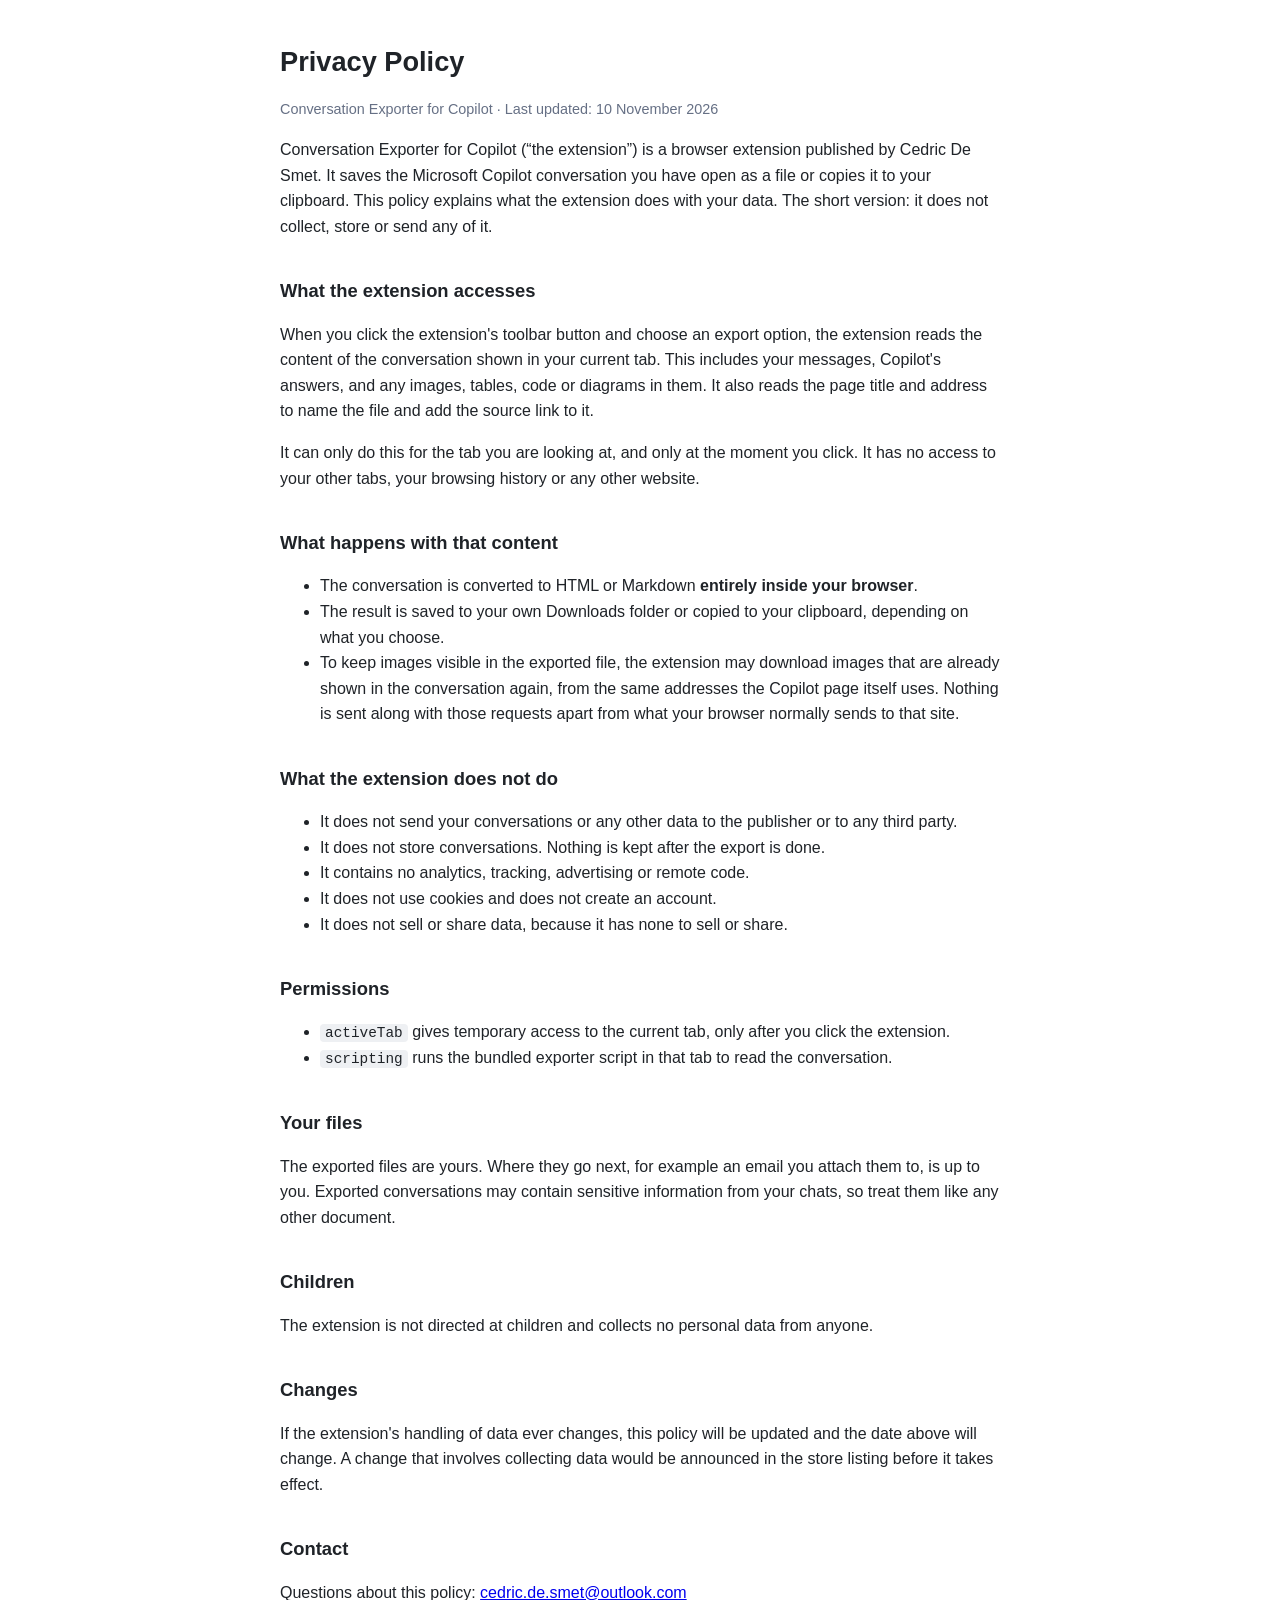
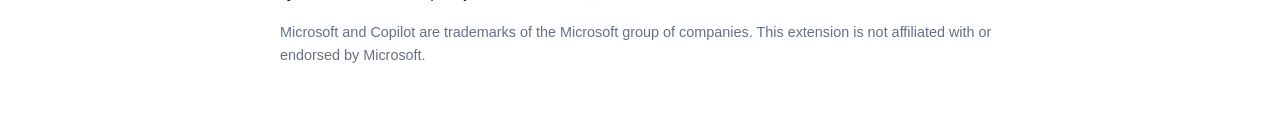
==== docs/privacy-policy.html @ ad3089ec "Conversation Exporter for Copilot 1.0.0 Chrome/Edge extension that exports the open Microsoft Copilo" ====
<!doctype html>
<html lang="en">
<head>
<meta charset="utf-8">
<meta name="viewport" content="width=device-width,initial-scale=1">
<title>Privacy Policy – Conversation Exporter for Copilot</title>
<style>
  body{font:16px/1.6 -apple-system,"Segoe UI",Roboto,Helvetica,Arial,sans-serif;color:#1f2328;background:#fff;margin:0;padding:40px 16px}
  main{max-width:720px;margin:0 auto}
  h1{font-size:1.7rem;margin:0 0 4px}
  h2{font-size:1.15rem;margin:2em 0 .4em}
  .meta{color:#667085;font-size:.9rem}
  code{background:#eef0f3;padding:1px 5px;border-radius:4px;font-size:.9em}
  @media (prefers-color-scheme:dark){body{background:#111418;color:#e6e8eb}.meta{color:#98a2b3}code{background:#22272e}a{color:#7aa7ff}}
</style>
</head>
<body>
<main>
<h1>Privacy Policy</h1>
<p class="meta">Conversation Exporter for Copilot · Last updated: 10 November 2026</p>

<p>Conversation Exporter for Copilot (“the extension”) is a browser extension published by Cedric De Smet. It saves the Microsoft Copilot conversation you have open as a file or copies it to your clipboard. This policy explains what the extension does with your data. The short version: it does not collect, store or send any of it.</p>

<h2>What the extension accesses</h2>
<p>When you click the extension's toolbar button and choose an export option, the extension reads the content of the conversation shown in your current tab. This includes your messages, Copilot's answers, and any images, tables, code or diagrams in them. It also reads the page title and address to name the file and add the source link to it.</p>
<p>It can only do this for the tab you are looking at, and only at the moment you click. It has no access to your other tabs, your browsing history or any other website.</p>

<h2>What happens with that content</h2>
<ul>
  <li>The conversation is converted to HTML or Markdown <strong>entirely inside your browser</strong>.</li>
  <li>The result is saved to your own Downloads folder or copied to your clipboard, depending on what you choose.</li>
  <li>To keep images visible in the exported file, the extension may download images that are already shown in the conversation again, from the same addresses the Copilot page itself uses. Nothing is sent along with those requests apart from what your browser normally sends to that site.</li>
</ul>

<h2>What the extension does not do</h2>
<ul>
  <li>It does not send your conversations or any other data to the publisher or to any third party.</li>
  <li>It does not store conversations. Nothing is kept after the export is done.</li>
  <li>It contains no analytics, tracking, advertising or remote code.</li>
  <li>It does not use cookies and does not create an account.</li>
  <li>It does not sell or share data, because it has none to sell or share.</li>
</ul>

<h2>Permissions</h2>
<ul>
  <li><code>activeTab</code> gives temporary access to the current tab, only after you click the extension.</li>
  <li><code>scripting</code> runs the bundled exporter script in that tab to read the conversation.</li>
</ul>

<h2>Your files</h2>
<p>The exported files are yours. Where they go next, for example an email you attach them to, is up to you. Exported conversations may contain sensitive information from your chats, so treat them like any other document.</p>

<h2>Children</h2>
<p>The extension is not directed at children and collects no personal data from anyone.</p>

<h2>Changes</h2>
<p>If the extension's handling of data ever changes, this policy will be updated and the date above will change. A change that involves collecting data would be announced in the store listing before it takes effect.</p>

<h2>Contact</h2>
<p>Questions about this policy: <a href="mailto:cedric.de.smet@outlook.com">cedric.de.smet@outlook.com</a></p>

<p class="meta">Microsoft and Copilot are trademarks of the Microsoft group of companies. This extension is not affiliated with or endorsed by Microsoft.</p>
</main>
</body>
</html>
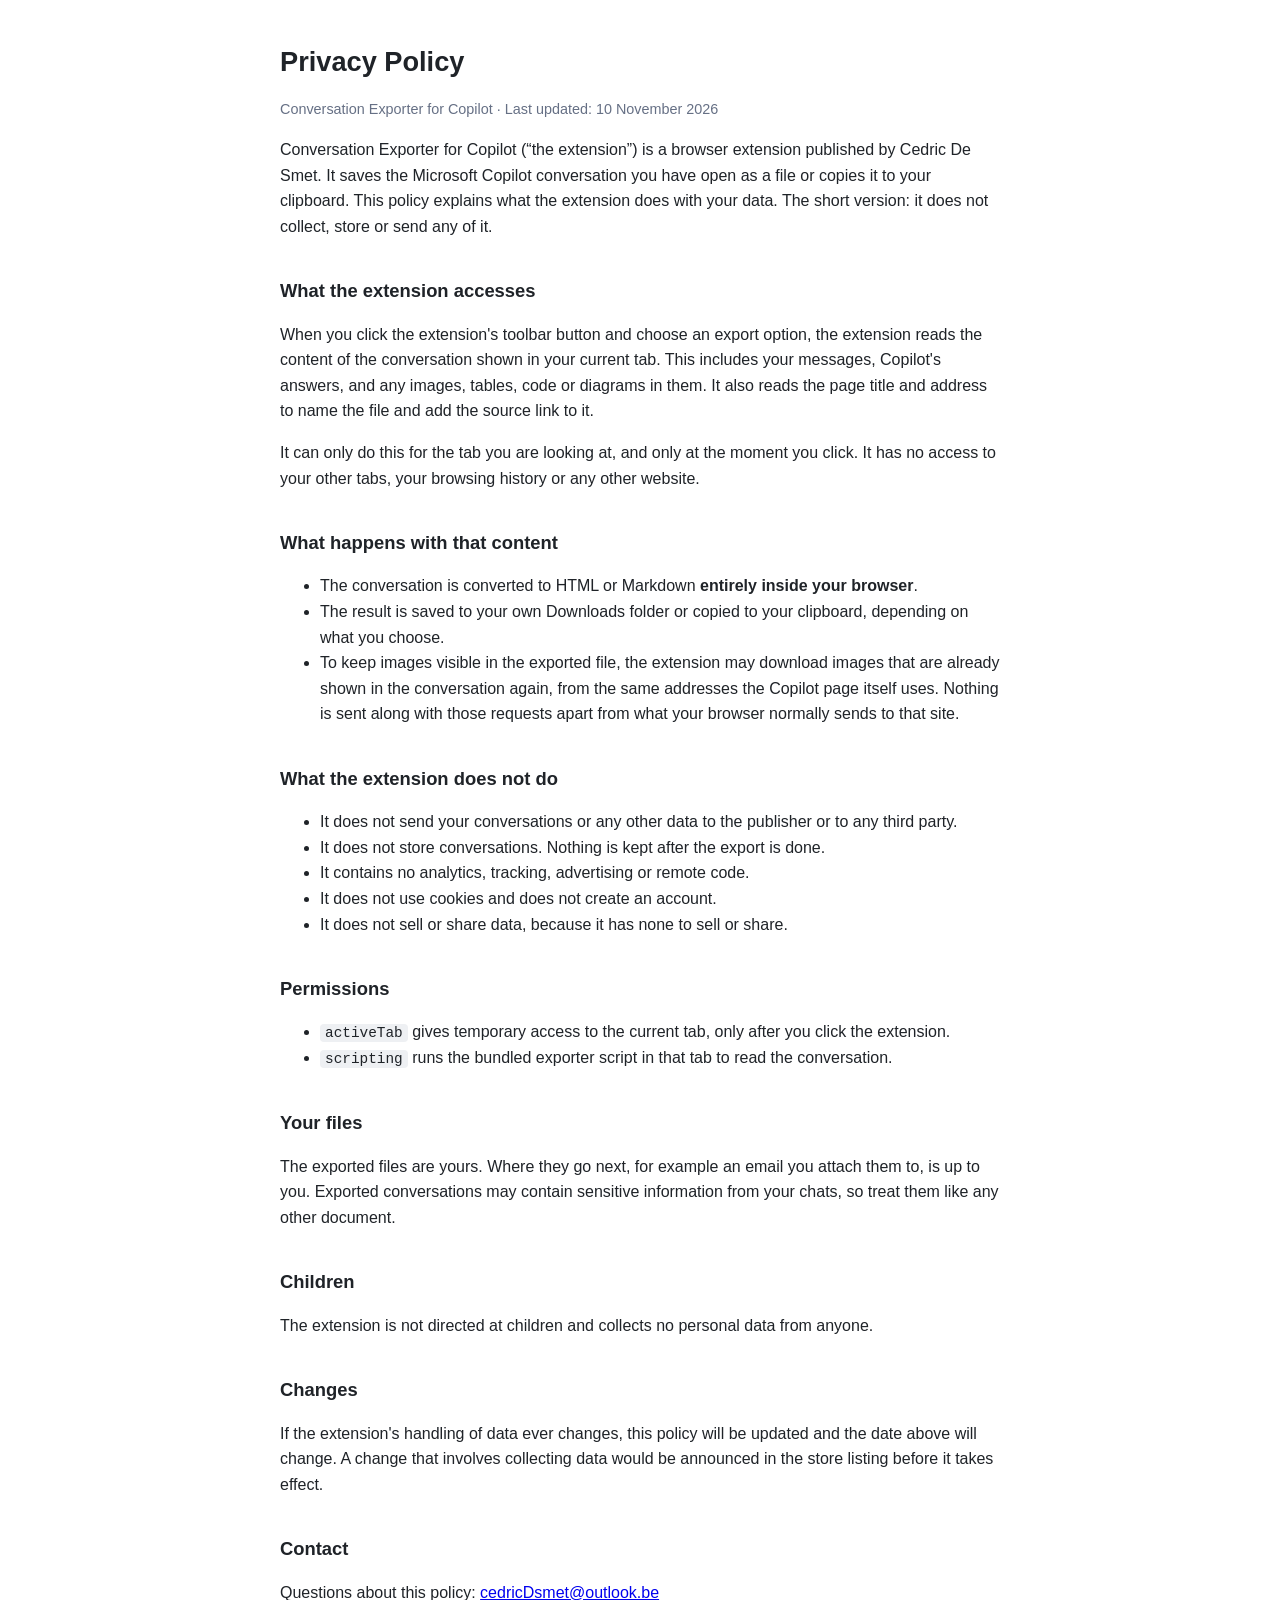
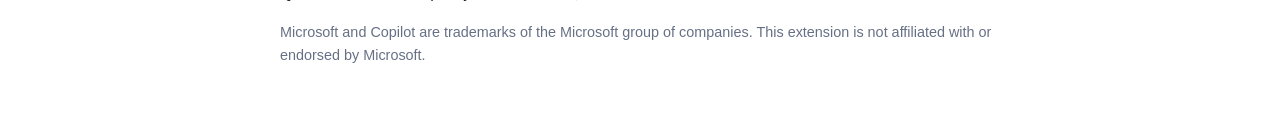
==== commit 0a39ab26: "Harden exported HTML against script injection; update contact email - Add a strict Content-Security-" ====
--- a/docs/privacy-policy.html
+++ b/docs/privacy-policy.html
@@ -57,7 +57,7 @@
 <p>If the extension's handling of data ever changes, this policy will be updated and the date above will change. A change that involves collecting data would be announced in the store listing before it takes effect.</p>
 
 <h2>Contact</h2>
-<p>Questions about this policy: <a href="mailto:cedric.de.smet@outlook.com">cedric.de.smet@outlook.com</a></p>
+<p>Questions about this policy: <a href="mailto:cedricDsmet@outlook.be">cedricDsmet@outlook.be</a></p>
 
 <p class="meta">Microsoft and Copilot are trademarks of the Microsoft group of companies. This extension is not affiliated with or endorsed by Microsoft.</p>
 </main>
